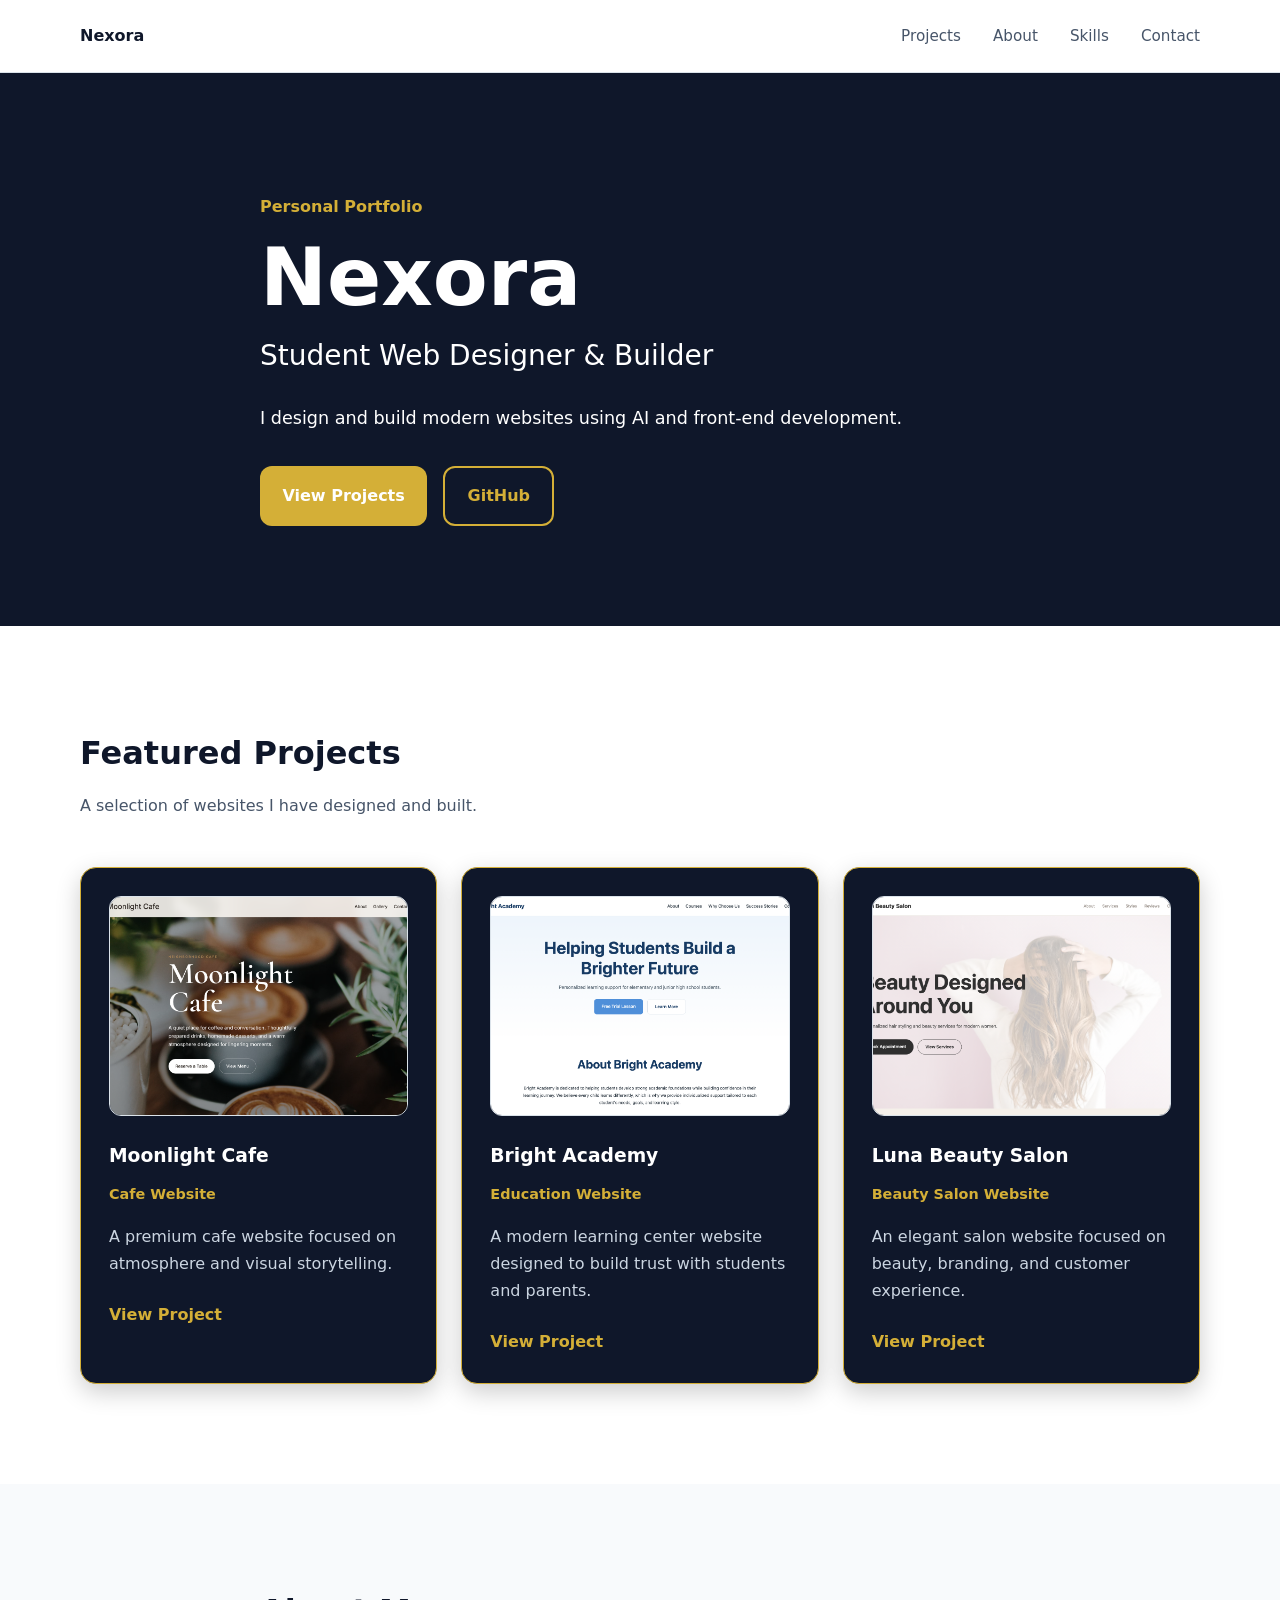
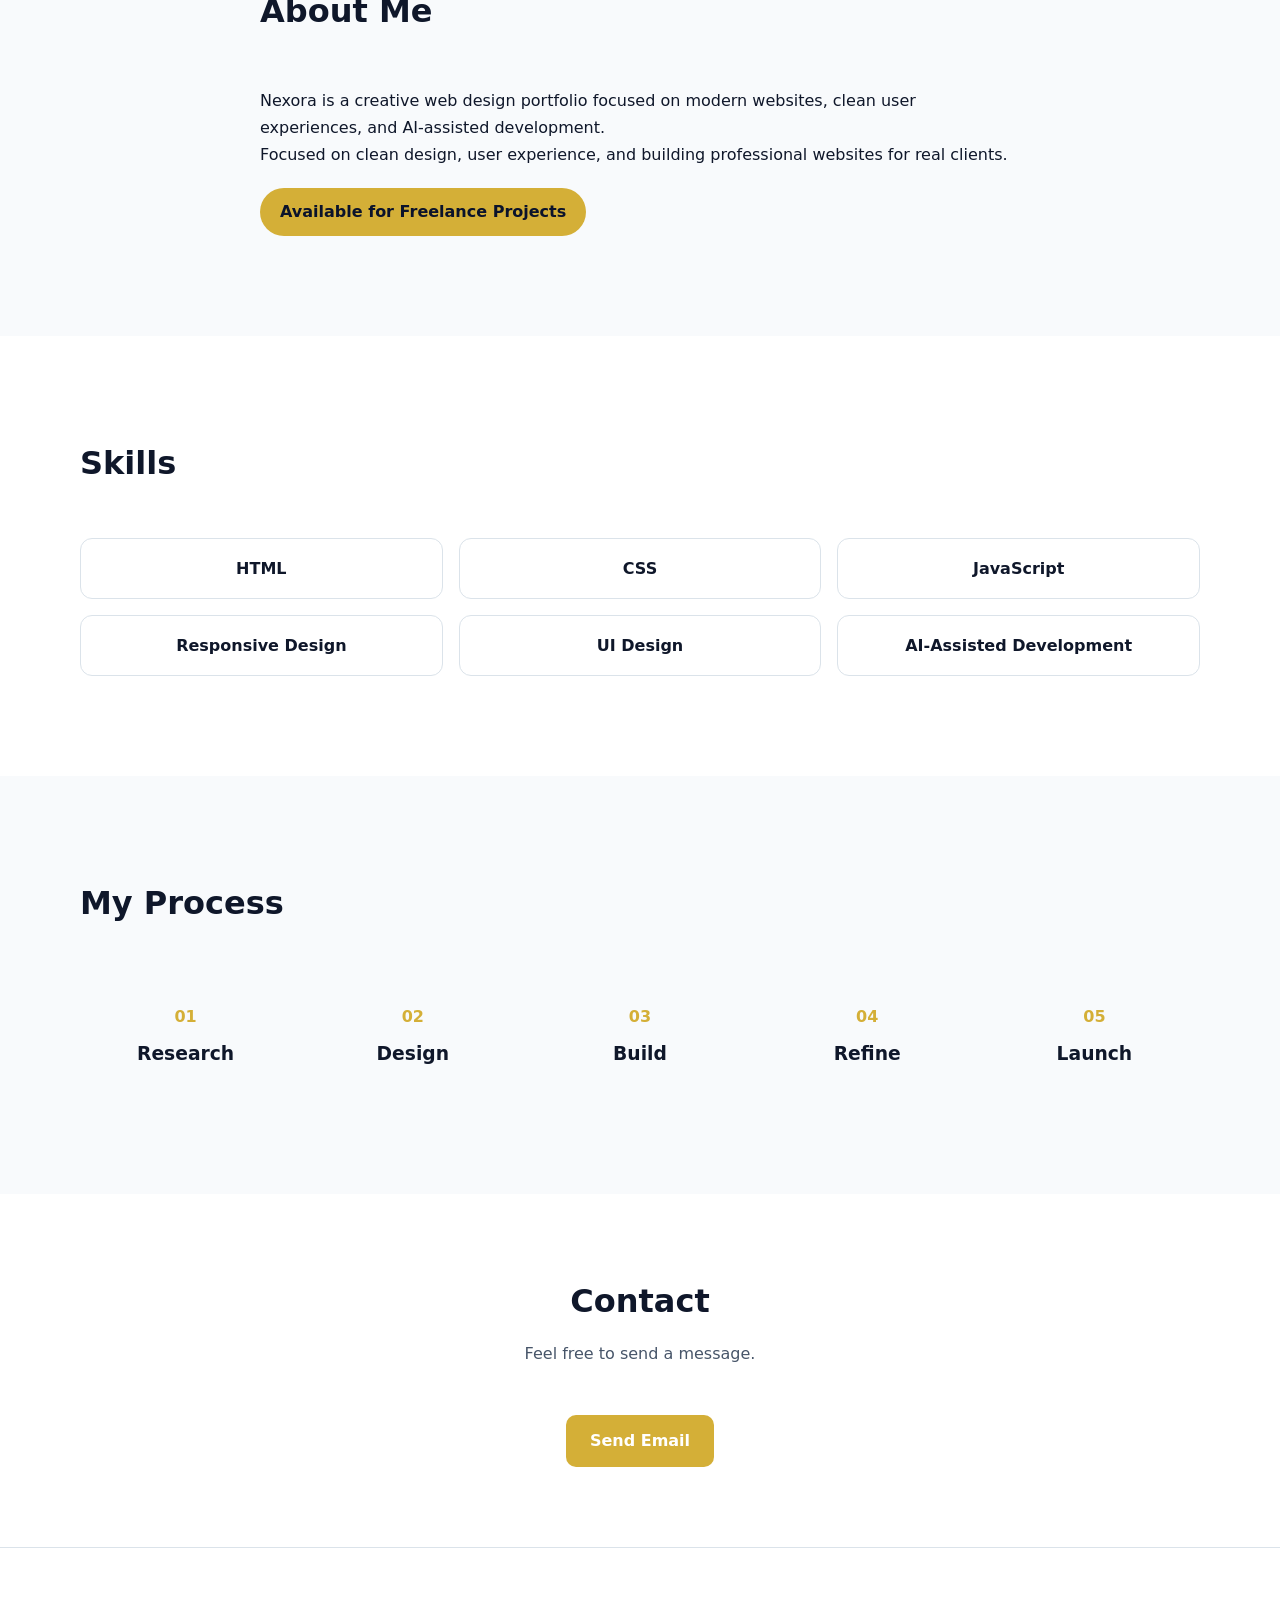
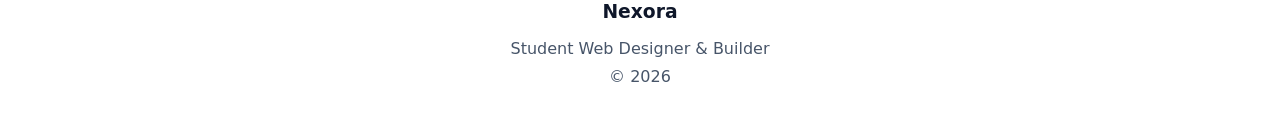
==== index.html @ af96ffa9 "Update portfolio" ====
<!DOCTYPE html>
<html lang="en">
<head>
  <meta charset="UTF-8" />
  <meta name="viewport" content="width=device-width, initial-scale=1.0" />
  <meta name="description" content="Nexora - Student Web Designer & Builder Portfolio" />
  <title>Nexora | Portfolio</title>
  <link rel="stylesheet" href="style.css" />
</head>
<body>

  <header class="site-header">
    <div class="container">
      <div class="logo">Nexora</div>

      <nav aria-label="Main Navigation">
        <ul class="nav-links">
          <li><a href="#projects">Projects</a></li>
          <li><a href="#about">About</a></li>
          <li><a href="#skills">Skills</a></li>
          <li><a href="#contact">Contact</a></li>
        </ul>
      </nav>
    </div>
  </header>

  <main>

    <!-- Hero -->
    <section class="hero">
      <div class="container hero-content">
        <p class="eyebrow">Personal Portfolio</p>

       <h1>Nexora</h1>

        <h2>Student Web Designer & Builder</h2>

        <p class="hero-description">
          I design and build modern websites using AI and front-end development.
        </p>

       <div class="hero-buttons">
       <a href="#projects" class="btn btn-primary">
       View Projects
       </a>

      <a href="https://github.com/nexora638"
        target="_blank"
        class="btn btn-secondary">
        GitHub
        </a>
      </div>
      </div>
    </section>

    <!-- Projects -->
    <section id="projects" class="section">
      <div class="container">

        <div class="section-header">
          <h2>Featured Projects</h2>
          <p>A selection of websites I have designed and built.</p>
        </div>

        <div class="projects-grid">

          <article class="project-card">

            <img
             src="images/moonlight-cafe.png"
             alt="Moonlight Cafe Website"
             class="project-image"
            >
            <h3>Moonlight Cafe</h3>
            <span class="project-category">Cafe Website</span>

            <p>
              A premium cafe website focused on atmosphere and visual storytelling.
            </p>

            <a href="Moonlight cafe.html" class="project-link">View Project</a>
          </article>

          <article class="project-card">

            <img
             src="images/bright-academy.png"
             alt="Bright academy  Website"
             class="project-image"
            >
            <h3>Bright Academy</h3>
            <span class="project-category">Education Website</span>

            <p>
              A modern learning center website designed to build trust with students and parents.
            </p>

            <a href="Bright academy.html"class="project-link">View Project</a>
          </article>

          <article class="project-card">

            <img
             src="images/luna-salon.png"
            alt="Luna salon Website"
            class="project-image"
            >
            <h3>Luna Beauty Salon</h3>
            <span class="project-category">Beauty Salon Website</span>

            <p>
              An elegant salon website focused on beauty, branding, and customer experience.
            </p>

            <a href="Luna salon.html" class="project-link">View Project</a>
          </article>

        </div>

      </div>
    </section>

    <!-- About -->
    <section id="about" class="section section-light">
      <div class="container narrow">

        <div class="section-header">
          <h2>About Me</h2>
        </div>

       <p>
       Nexora is a creative web design portfolio focused on
      modern websites, clean user experiences, and AI-assisted development.   
      </p>

      <p>
      Focused on clean design, user experience,
      and building professional websites for real clients.
     </p>

      <div class="availability">
      Available for Freelance Projects
      </div>

      </div>

    </section>

    <!-- Skills -->
    <section id="skills" class="section">
      <div class="container">

        <div class="section-header">
          <h2>Skills</h2>
        </div>

        <div class="skills-grid">

          <div class="skill-card">HTML</div>
          <div class="skill-card">CSS</div>
          <div class="skill-card">JavaScript</div>
          <div class="skill-card">Responsive Design</div>
          <div class="skill-card">UI Design</div>
          <div class="skill-card">AI-Assisted Development</div>

        </div>

      </div>
    </section>

    <!-- Process -->
    <section class="section section-light">
      <div class="container">

        <div class="section-header">
          <h2>My Process</h2>
        </div>

        <div class="process-grid">

          <div class="process-item">
            <span>01</span>
            <h3>Research</h3>
          </div>

          <div class="process-item">
            <span>02</span>
            <h3>Design</h3>
          </div>

          <div class="process-item">
            <span>03</span>
            <h3>Build</h3>
          </div>

          <div class="process-item">
            <span>04</span>
            <h3>Refine</h3>
          </div>

          <div class="process-item">
            <span>05</span>
            <h3>Launch</h3>
          </div>

        </div>

      </div>
    </section>

    <!-- Contact -->
    <section id="contact" class="section">
      <div class="container narrow">

        <div class="section-header">
          <h2>Contact</h2>
          <p>Feel free to send a message.</p>
        </div>

       <div class="contact-links">

       <a href="mailto:ryutamuhammad@gmail.com"
        class="btn btn-primary">
        Send Email
       </a>

</div>
      </div>
    </section>

  </main>

  <footer class="footer">
    <div class="container">
      <h3>Nexora</h3>
      <p>Student Web Designer & Builder</p>
      <p>© 2026</p>
    </div>
  </footer>

  <script src="script.js"></script>


</body>
</html>
---- style.css ----
:root{

  --background:#ffffff;

  --surface:#f8fafc;

  --text:#0f172a;

  --muted:#475569;

  --border:#dbe3ea;

  --accent:#d4af37;

  --accent-hover:#b8941f;

  --radius:16px;

  --shadow:0 8px 30px rgba(15,23,42,0.08);

  --container:1120px;

}

*{
  margin:0;
  padding:0;
  box-sizing:border-box;
}

html{
  scroll-behavior:smooth;
}

body{
  font-family:
  Inter,
  system-ui,
  -apple-system,
  BlinkMacSystemFont,
  sans-serif;
  background:var(--background);
  color:var(--text);
  line-height:1.7;
}

img{
  max-width:100%;
}

a{
  text-decoration:none;
}

.container{
  width:min(92%, var(--container));
  margin:auto;
}

.narrow{
  max-width:760px;
}

.site-header{
  position:sticky;
  top:0;
  background:rgba(255,255,255,.92);
  backdrop-filter:blur(12px);
  border-bottom:1px solid var(--border);
  z-index:100;
}

.site-header .container{
  display:flex;
  justify-content:space-between;
  align-items:center;
  min-height:72px;
}

.logo{
  font-weight:700;
  font-size:1rem;
}

.nav-links{
  display:flex;
  gap:2rem;
  list-style:none;
}

.nav-links a{
  color:var(--muted);
  font-size:.95rem;
}

.nav-links a:hover{
  color:var(--text);
}

.hero{
  padding:120px 0 100px;
}

.hero{
  padding:120px 0 100px;
  background:#0f172a;
}

.hero-content{
  max-width:760px;
}

.eyebrow{
  color:#d4af37;
  font-weight:600;
  margin-bottom:1rem;
}

.hero h1{
  color:#ffffff;
  font-size:clamp(3rem,7vw,5rem);
  line-height:1.05;
  margin-bottom:.75rem;
}

.hero h2{
  color:#ffffff;
  font-size:clamp(1.25rem,3vw,1.75rem);
  font-weight:500;
  margin-bottom:1.5rem;
}

.hero-description{
  color:#ffffff;
  max-width:650px;
  font-size:1.1rem;
}

.hero-buttons{
  display:flex;
  flex-wrap:wrap;
  gap:1rem;
  margin-top:2rem;
}

.btn{
  display:inline-flex;
  align-items:center;
  justify-content:center;
  padding:.9rem 1.4rem;
  border-radius:12px;
  font-weight:600;
  transition:.2s ease;
}

.btn-primary{
  background:var(--accent);
  color:white;
}

.btn-primary:hover{
  background:var(--accent-hover);
}

.btn-secondary{
  border:2px solid #d4af37;
  color:#d4af37;
}

.btn-secondary:hover{
  background:#d4af37;
  color:#0f172a;
}

.section{
  padding:100px 0;
}

.section-light{
  background:var(--surface);
}

.section-header{
  margin-bottom:3rem;
}

.section-header h2{
  font-size:2rem;
  margin-bottom:.75rem;
}

.section-header p{
  color:var(--muted);
}

.projects-grid{
  display:grid;
  grid-template-columns:repeat(3,1fr);
  gap:1.5rem;
}

.project-card{
  background:#0f172a;
  border:1px solid #d4af37;
  border-radius:var(--radius);
  padding:1.75rem;
  box-shadow:0 8px 25px rgba(0,0,0,.2);
}
.project-card h3{
  color:white;
  margin-bottom:.5rem;
}

.project-category{
  display:inline-block;
  color:var(--accent);
  font-size:.9rem;
  font-weight:600;
  margin-bottom:1rem;
}

.project-card p{
  color:#cbd5e1;
  margin-bottom:1.5rem;
}

.project-link{
  color:#d4af37;
  font-weight:600;
}

.skills-grid{
  display:grid;
  grid-template-columns:repeat(3,1fr);
  gap:1rem;
}

.skill-card{
  background:white;
  border:1px solid var(--border);
  padding:1rem;
  border-radius:12px;
  text-align:center;
  font-weight:600;
}

.process-grid{
  display:grid;
  grid-template-columns:repeat(5,1fr);
  gap:1rem;
}

.process-item{
.process-item{
  background:#0f172a;
  border:1px solid #d4af37;
  color:white;
}
  border-radius:14px;
  padding:1.5rem;
  text-align:center;
}

.process-item span{
  display:block;
  color:#d4af37;
  font-weight:700;
  margin-bottom:.5rem;
}

.contact-form{
  display:flex;
  flex-direction:column;
  gap:.75rem;
}

.contact-form label{
  font-weight:600;
}

.contact-form input,
.contact-form textarea{
  background:#f8fafc;
  border:1px solid #d4af37;
  width:100%;
  border-radius:12px;
  padding:1rem;
  font:inherit;
}

.contact-form input:focus,
.contact-form textarea:focus{
  outline:2px solid rgba(37,99,235,.2);
  border-color:var(--accent);
}

.footer{
  border-top:1px solid var(--border);
  padding:3rem 0;
  text-align:center;
}

.footer h3{
  margin-bottom:.5rem;
}

.footer p{
  color:var(--muted);
}

@media (max-width:900px){

  .projects-grid{
    grid-template-columns:1fr;
  }

  .skills-grid{
    grid-template-columns:repeat(2,1fr);
  }

  .process-grid{
    grid-template-columns:1fr;
  }
}

@media (max-width:768px){

  .site-header .container{
    flex-direction:column;
    padding:1rem 0;
    gap:.75rem;
  }

  .nav-links{
    flex-wrap:wrap;
    justify-content:center;
    gap:1rem;
  }

  .hero{
    padding:80px 0;
  }

  .skills-grid{
    grid-template-columns:1fr;
  }

  .hero-buttons{
    flex-direction:column;
    align-items:stretch;
  }

  .btn{
    width:100%;
  }
}
.project-image{
  width:100%;
  height:220px;
  object-fit:cover;
  border-radius:12px;
  margin-bottom:1rem;
  border:1px solid var(--border);
}
#contact {
  text-align: center;
  padding: 80px 20px;
}

.contact-links a {
  display: inline-block;
  padding: 12px 24px;
  border-radius: 10px;
  text-decoration: none;
  font-weight: 600;
  transition: 0.3s;
}

.contact-links a:hover {
  transform: translateY(-3px);
}
.availability{
  display:inline-block;
  padding:10px 20px;
  background:#d4af37;
  color:#0b132b;
  font-weight:700;
  border-radius:999px;
  margin-top:20px;
}
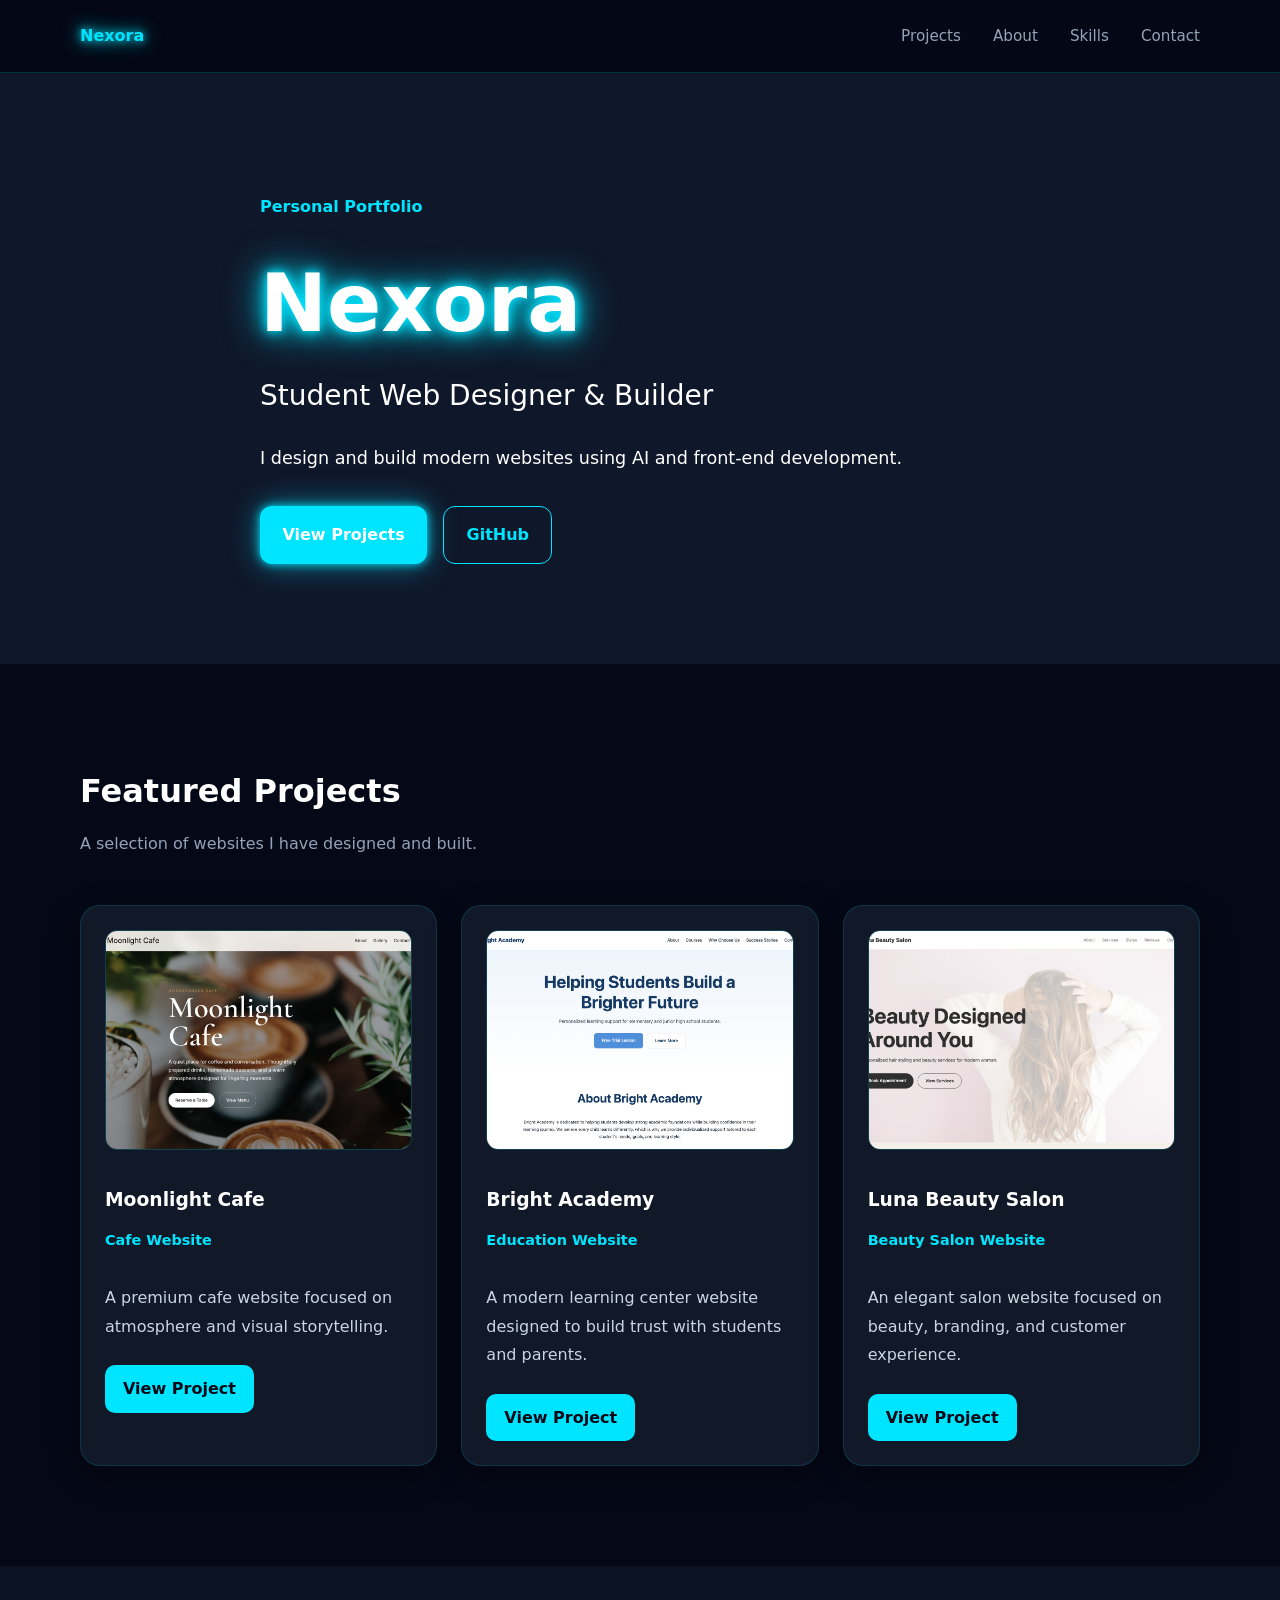
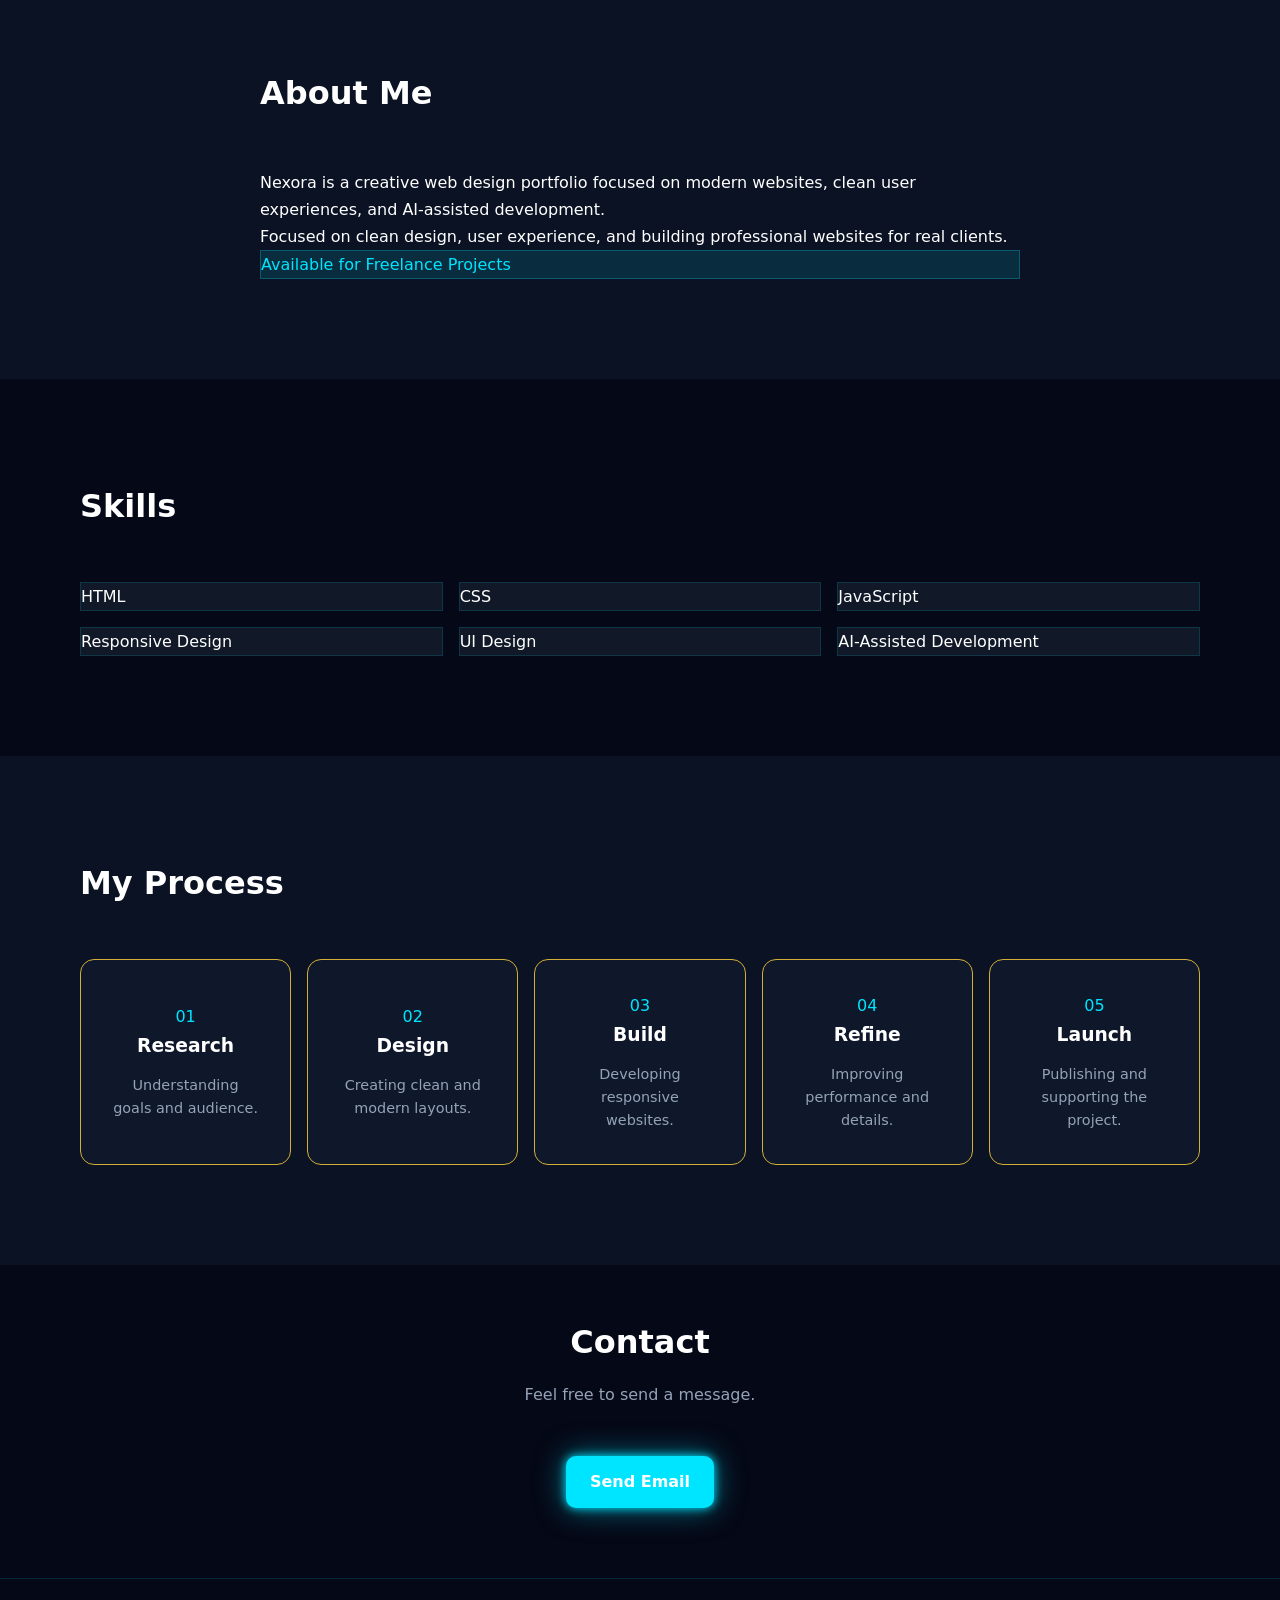
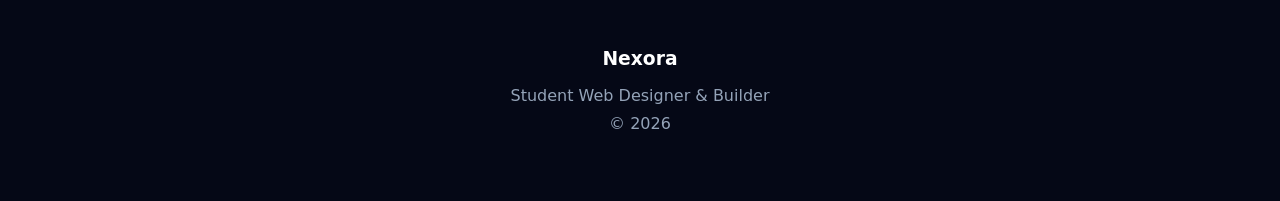
==== commit 2465bf63: "my process fix" ====
--- a/index.html
+++ b/index.html
@@ -6,6 +6,7 @@
   <meta name="description" content="Nexora - Student Web Designer & Builder Portfolio" />
   <title>Nexora | Portfolio</title>
   <link rel="stylesheet" href="style.css" />
+  <link rel="icon" type="image/png" href="./images/favicon.png">
 </head>
 <body>
 
@@ -179,30 +180,34 @@
         <div class="process-grid">
 
           <div class="process-item">
-            <span>01</span>
-            <h3>Research</h3>
-          </div>
-
-          <div class="process-item">
-            <span>02</span>
-            <h3>Design</h3>
-          </div>
-
-          <div class="process-item">
-            <span>03</span>
-            <h3>Build</h3>
-          </div>
-
-          <div class="process-item">
-            <span>04</span>
-            <h3>Refine</h3>
-          </div>
-
-          <div class="process-item">
-            <span>05</span>
-            <h3>Launch</h3>
-          </div>
-
+           <span>01</span>
+           <h3>Research</h3>
+           <p>Understanding goals and audience.</p>
+          </div>
+
+          <div class="process-item">
+           <span>02</span>
+           <h3>Design</h3>
+           <p>Creating clean and modern layouts.</p>
+          </div>
+
+          <div class="process-item">
+           <span>03</span>
+           <h3>Build</h3>
+           <p>Developing responsive websites.</p>
+          </div>
+
+          <div class="process-item">
+           <span>04</span>
+           <h3>Refine</h3>
+           <p>Improving performance and details.</p>
+          </div>
+
+          <div class="process-item">
+           <span>05</span>
+           <h3>Launch</h3>
+           <p>Publishing and supporting the project.</p>
+          </div>
         </div>
 
       </div>
--- a/style.css
+++ b/style.css
@@ -1,24 +1,24 @@
-:root{
-
-  --background:#ffffff;
-
-  --surface:#f8fafc;
-
-  --text:#0f172a;
-
-  --muted:#475569;
-
-  --border:#dbe3ea;
-
-  --accent:#d4af37;
-
-  --accent-hover:#b8941f;
-
-  --radius:16px;
-
-  --shadow:0 8px 30px rgba(15,23,42,0.08);
-
-  --container:1120px;
+:root {
+
+  --background: #050816;
+
+  --surface: #0b1224;
+
+  --text: #ffffff;
+
+  --muted: #94a3b8;
+
+  --border: rgba(0, 229, 255, 0.2);
+
+  --accent: #00e5ff;
+
+  --accent-hover: #00c4db;
+
+  --radius: 16px;
+
+  --shadow: 0 0 25px rgba(0, 229, 255, 0.15);
+
+  --container: 1120px;
 
 }
 
@@ -62,12 +62,19 @@
 }
 
 .site-header{
+
   position:sticky;
+
   top:0;
-  background:rgba(255,255,255,.92);
+
+  background:rgba(5,8,22,.95);
+
   backdrop-filter:blur(12px);
-  border-bottom:1px solid var(--border);
+
+  border-bottom:1px solid rgba(0,229,255,.2);
+
   z-index:100;
+
 }
 
 .site-header .container{
@@ -78,8 +85,17 @@
 }
 
 .logo{
+
   font-weight:700;
+
   font-size:1rem;
+
+  color:#00e5ff;
+
+  text-shadow:
+  0 0 8px #00e5ff,
+  0 0 20px #00e5ff;
+
 }
 
 .nav-links{
@@ -111,16 +127,22 @@
 }
 
 .eyebrow{
-  color:#d4af37;
+  color:var(--accent);
   font-weight:600;
   margin-bottom:1rem;
 }
 
 .hero h1{
+
   color:#ffffff;
+
   font-size:clamp(3rem,7vw,5rem);
-  line-height:1.05;
-  margin-bottom:.75rem;
+
+  text-shadow:
+  0 0 10px #00e5ff,
+  0 0 20px #00e5ff,
+  0 0 40px #00e5ff;
+
 }
 
 .hero h2{
@@ -154,8 +176,15 @@
 }
 
 .btn-primary{
+
   background:var(--accent);
+
   color:white;
+
+  box-shadow:
+  0 0 10px #00e5ff,
+  0 0 30px rgba(0,229,255,.5);
+
 }
 
 .btn-primary:hover{
@@ -163,13 +192,14 @@
 }
 
 .btn-secondary{
-  border:2px solid #d4af37;
-  color:#d4af37;
+  border:1px solid var(--accent);
+  color:var(--accent);
+  background:transparent;
 }
 
 .btn-secondary:hover{
-  background:#d4af37;
-  color:#0f172a;
+  background:var(--accent);
+  color:#050816;
 }
 
 .section{
@@ -200,15 +230,38 @@
 }
 
 .project-card{
-  background:#0f172a;
-  border:1px solid #d4af37;
-  border-radius:var(--radius);
-  padding:1.75rem;
-  box-shadow:0 8px 25px rgba(0,0,0,.2);
+  background:#111827;
+  border:1px solid rgba(0,229,255,.15);
+
+  padding:24px;
+
+  border-radius:20px;
+
+  transition:.3s;
+
+  box-shadow:
+  0 8px 30px rgba(0,0,0,.35);
+}
+
+.project-card:hover{
+
+  transform:translateY(-8px);
+
+  border-color:var(--accent);
+
+  box-shadow:
+  0 15px 40px rgba(0,229,255,.15);
+
 }
 .project-card h3{
-  color:white;
-  margin-bottom:.5rem;
+  margin-top:10px;
+  margin-bottom:10px;
+}
+
+.project-card p{
+  margin-top:15px;
+  margin-bottom:20px;
+  line-height:1.8;
 }
 
 .project-category{
@@ -225,8 +278,31 @@
 }
 
 .project-link{
-  color:#d4af37;
-  font-weight:600;
+
+  display:inline-block;
+
+  padding:10px 18px;
+
+  background:var(--accent);
+
+  color:#050816;
+
+  border-radius:10px;
+
+  font-weight:700;
+
+  margin-top:auto;
+
+  transition:.3s;
+}
+
+.project-link:hover{
+
+  transform:translateY(-3px);
+
+  box-shadow:
+  0 0 20px rgba(0,229,255,.4);
+
 }
 
 .skills-grid{
@@ -236,12 +312,22 @@
 }
 
 .skill-card{
-  background:white;
-  border:1px solid var(--border);
-  padding:1rem;
-  border-radius:12px;
-  text-align:center;
-  font-weight:600;
+
+  background:#111827;
+
+  border:1px solid rgba(0,229,255,.15);
+
+  color:white;
+
+  transition:.3s;
+}
+
+.skill-card:hover{
+
+  transform:translateY(-5px);
+
+  border-color:var(--accent);
+
 }
 
 .process-grid{
@@ -251,21 +337,41 @@
 }
 
 .process-item{
-.process-item{
   background:#0f172a;
   border:1px solid #d4af37;
   color:white;
-}
   border-radius:14px;
-  padding:1.5rem;
+
+  padding:2rem;
+
+  min-height:180px;
+
+  display:flex;
+  flex-direction:column;
+  justify-content:center;
+
   text-align:center;
+
+  transition:all .3s ease;
+}
+
+.process-item:hover{
+  transform:translateY(-6px);
+
+  box-shadow:
+    0 0 20px rgba(212,175,55,.15),
+    0 0 40px rgba(212,175,55,.08);
+}
+
+.process-item p{
+  margin-top:.75rem;
+  color:#94a3b8;
+  font-size:.9rem;
+  line-height:1.6;
 }
 
 .process-item span{
-  display:block;
-  color:#d4af37;
-  font-weight:700;
-  margin-bottom:.5rem;
+  color:var(--accent);
 }
 
 .contact-form{
@@ -280,12 +386,10 @@
 
 .contact-form input,
 .contact-form textarea{
-  background:#f8fafc;
-  border:1px solid #d4af37;
-  width:100%;
-  border-radius:12px;
-  padding:1rem;
-  font:inherit;
+
+  background:#111827;
+  color:white;
+
 }
 
 .contact-form input:focus,
@@ -295,9 +399,10 @@
 }
 
 .footer{
-  border-top:1px solid var(--border);
-  padding:3rem 0;
+  border-top:1px solid rgba(0,229,255,.15);
+  padding:4rem 0;
   text-align:center;
+  background:#050816;
 }
 
 .footer h3{
@@ -364,7 +469,7 @@
 }
 #contact {
   text-align: center;
-  padding: 80px 20px;
+  padding: 50px 20px 70px;
 }
 
 .contact-links a {
@@ -380,11 +485,11 @@
   transform: translateY(-3px);
 }
 .availability{
-  display:inline-block;
-  padding:10px 20px;
-  background:#d4af37;
-  color:#0b132b;
-  font-weight:700;
-  border-radius:999px;
-  margin-top:20px;
+
+  background:rgba(0,229,255,.12);
+
+  color:var(--accent);
+
+  border:1px solid rgba(0,229,255,.25);
+
 }
